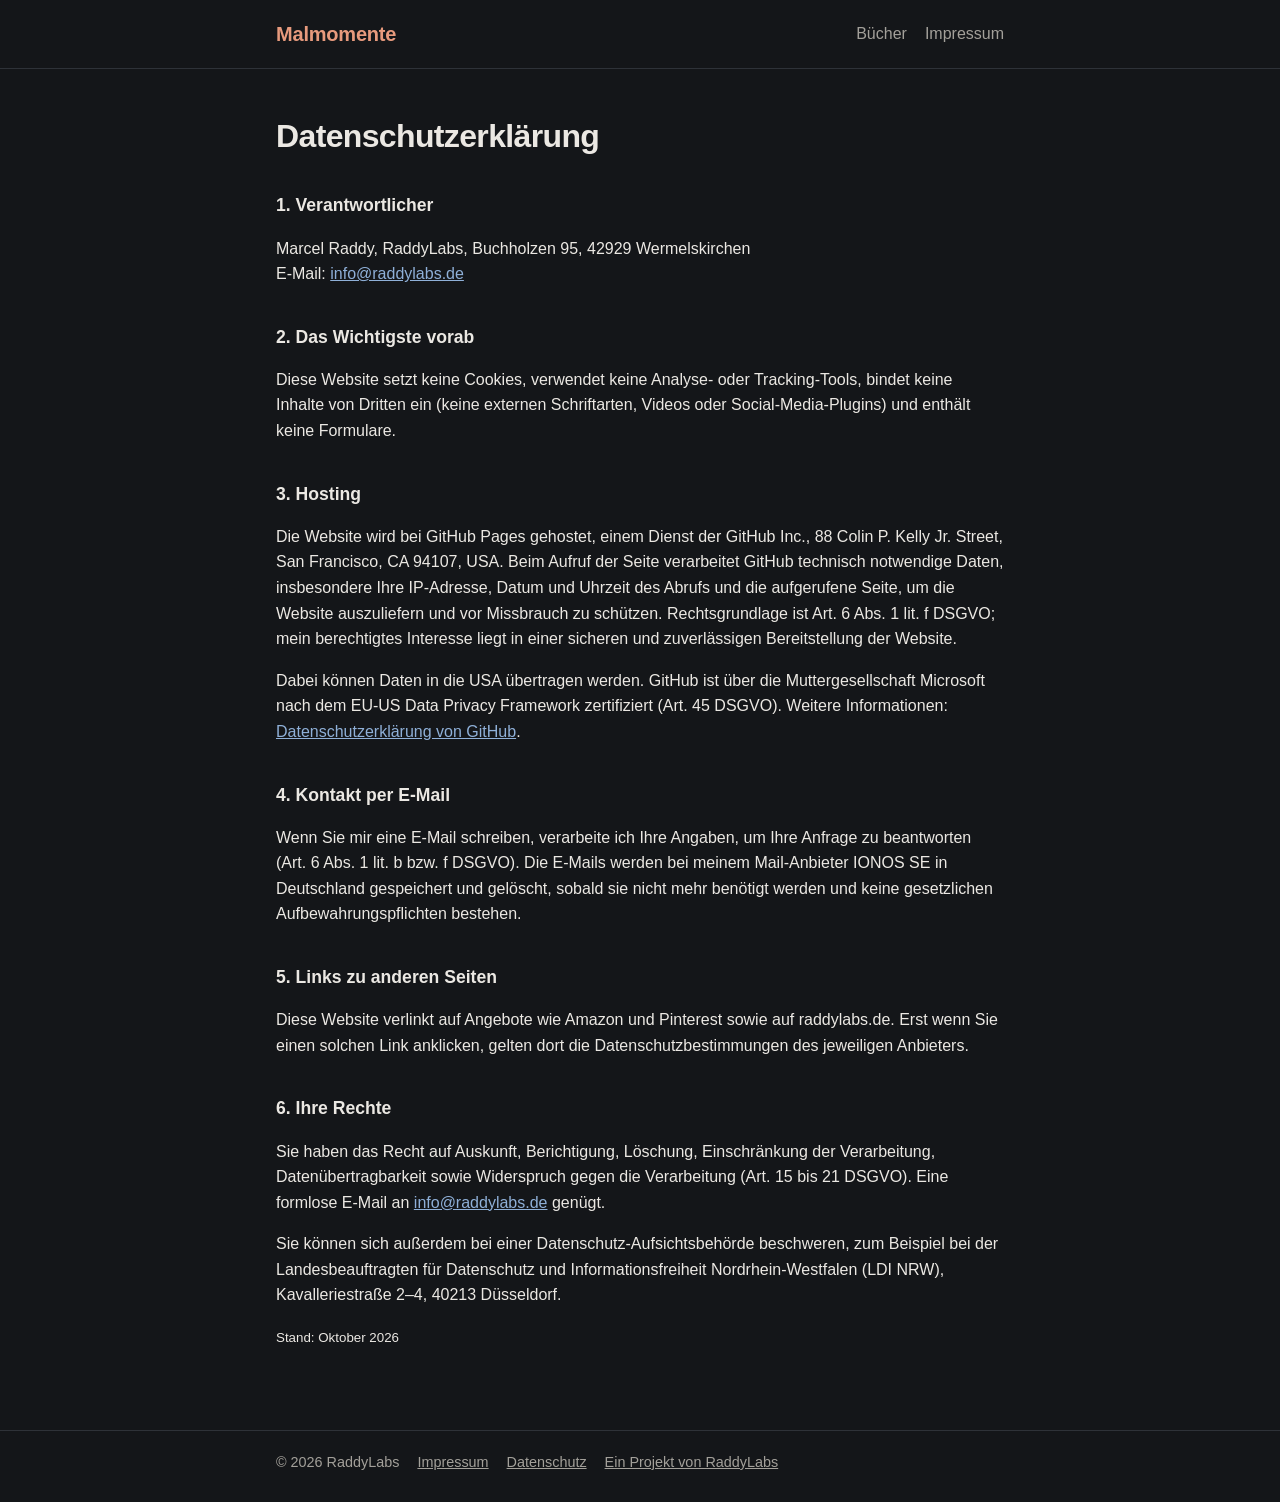
==== datenschutz.html @ b7d7ad7f "Erste Version der Website Co-Authored-By: Claude Opus 5.5 <noreply@anthropic.com> Claude-Session: ht" ====
<!doctype html>
<html lang="de">
<head>
<meta charset="utf-8">
<meta name="viewport" content="width=device-width, initial-scale=1">
<title>Datenschutz – Malmomente</title>
<meta name="robots" content="noindex">
<link rel="stylesheet" href="style.css">
</head>
<body>
<header><div class="wrap">
  <a class="logo mal-logo" href="./">Malmomente</a>
  <nav><a href="./">Bücher</a><a href="impressum.html">Impressum</a></nav>
</div></header>
<main><div class="wrap legal">
  <h1>Datenschutzerklärung</h1>

  <h2>1. Verantwortlicher</h2>
  <p>Marcel Raddy, RaddyLabs, Buchholzen 95, 42929 Wermelskirchen<br>
  E-Mail: <a href="mailto:info@raddylabs.de">info@raddylabs.de</a></p>

  <h2>2. Das Wichtigste vorab</h2>
  <p>Diese Website setzt keine Cookies, verwendet keine Analyse- oder Tracking-Tools, bindet keine Inhalte von Dritten ein (keine externen Schriftarten, Videos oder Social-Media-Plugins) und enthält keine Formulare.</p>

  <h2>3. Hosting</h2>
  <p>Die Website wird bei GitHub Pages gehostet, einem Dienst der GitHub Inc., 88 Colin P. Kelly Jr. Street, San Francisco, CA 94107, USA. Beim Aufruf der Seite verarbeitet GitHub technisch notwendige Daten, insbesondere Ihre IP-Adresse, Datum und Uhrzeit des Abrufs und die aufgerufene Seite, um die Website auszuliefern und vor Missbrauch zu schützen. Rechtsgrundlage ist Art. 6 Abs. 1 lit. f DSGVO; mein berechtigtes Interesse liegt in einer sicheren und zuverlässigen Bereitstellung der Website.</p>
  <p>Dabei können Daten in die USA übertragen werden. GitHub ist über die Muttergesellschaft Microsoft nach dem EU-US Data Privacy Framework zertifiziert (Art. 45 DSGVO). Weitere Informationen: <a href="https://docs.github.com/de/site-policy/privacy-policies/github-general-privacy-statement">Datenschutzerklärung von GitHub</a>.</p>

  <h2>4. Kontakt per E-Mail</h2>
  <p>Wenn Sie mir eine E-Mail schreiben, verarbeite ich Ihre Angaben, um Ihre Anfrage zu beantworten (Art. 6 Abs. 1 lit. b bzw. f DSGVO). Die E-Mails werden bei meinem Mail-Anbieter IONOS SE in Deutschland gespeichert und gelöscht, sobald sie nicht mehr benötigt werden und keine gesetzlichen Aufbewahrungspflichten bestehen.</p>

  <h2>5. Links zu anderen Seiten</h2>
  <p>Diese Website verlinkt auf Angebote wie Amazon und Pinterest sowie auf raddylabs.de. Erst wenn Sie einen solchen Link anklicken, gelten dort die Datenschutzbestimmungen des jeweiligen Anbieters.</p>

  <h2>6. Ihre Rechte</h2>
  <p>Sie haben das Recht auf Auskunft, Berichtigung, Löschung, Einschränkung der Verarbeitung, Datenübertragbarkeit sowie Widerspruch gegen die Verarbeitung (Art. 15 bis 21 DSGVO). Eine formlose E-Mail an <a href="mailto:info@raddylabs.de">info@raddylabs.de</a> genügt.</p>
  <p>Sie können sich außerdem bei einer Datenschutz-Aufsichtsbehörde beschweren, zum Beispiel bei der Landesbeauftragten für Datenschutz und Informationsfreiheit Nordrhein-Westfalen (LDI NRW), Kavalleriestraße 2–4, 40213 Düsseldorf.</p>

  <p><small>Stand: Oktober 2026</small></p>
</div></main>
<footer><div class="wrap">
  <span>© 2026 RaddyLabs</span>
  <a href="impressum.html">Impressum</a>
  <a href="datenschutz.html">Datenschutz</a>
  <a href="https://raddylabs.de">Ein Projekt von RaddyLabs</a>
</div></footer>
</body>
</html>
---- style.css ----
/* Dunkles Farbschema */
:root {
  color-scheme: dark;
  --bg: #141619;
  --card: #1d2025;
  --text: #ebe8e3;
  --muted: #a3a09a;
  --accent: #8fb0d8;
  --accent-soft: #24303d;
  --mal: #e79a7d;
  --mal-soft: #3a2a24;
  --line: #2e3238;
  --cos: #b8a4f0;
  --cos-soft: #2c2640;
}
* { box-sizing: border-box; }
html { -webkit-text-size-adjust: 100%; }
body {
  margin: 0;
  background: var(--bg);
  color: var(--text);
  font-family: -apple-system, BlinkMacSystemFont, "Segoe UI", Roboto, Helvetica, Arial, sans-serif;
  line-height: 1.6;
}
a { color: var(--accent); }
.wrap { max-width: 760px; margin: 0 auto; padding: 0 16px; }
header { border-bottom: 1px solid var(--line); }
header .wrap { display: flex; align-items: center; justify-content: space-between; gap: 16px; padding-top: 18px; padding-bottom: 18px; flex-wrap: wrap; }
.logo { font-weight: 700; font-size: 1.25rem; color: var(--text); text-decoration: none; letter-spacing: -0.01em; }
.logo span { color: var(--accent); }
nav a { color: var(--muted); text-decoration: none; margin-left: 18px; }
nav a:first-child { margin-left: 0; }
nav a:hover, nav a[aria-current="page"] { color: var(--text); }
main { padding: 48px 0 64px; }
h1 { font-size: 2rem; line-height: 1.2; margin: 0 0 12px; letter-spacing: -0.02em; }
h2 { font-size: 1.25rem; margin: 36px 0 8px; }
.lead { font-size: 1.15rem; color: var(--muted); margin: 0 0 36px; }
.brands { display: grid; grid-template-columns: repeat(auto-fit, minmax(240px, 1fr)); gap: 16px; }
.brand { background: var(--card); border: 1px solid var(--line); border-radius: 14px; padding: 22px; text-decoration: none; color: var(--text); display: block; }
.brand:hover { border-color: var(--accent); }
.brand h3 { margin: 0 0 6px; font-size: 1.15rem; }
.brand p { margin: 0; color: var(--muted); }
.tag { display: inline-block; font-size: 0.8rem; padding: 2px 10px; border-radius: 99px; background: var(--accent-soft); color: var(--accent); margin-bottom: 10px; }
.brand.mal .tag { background: var(--mal-soft); color: var(--mal); }
.mal-hero h1 { color: var(--mal); }
.button { display: inline-block; padding: 10px 18px; border-radius: 10px; background: var(--mal); color: #1a1a1a; text-decoration: none; margin: 6px 8px 6px 0; }
.button.ghost { background: transparent; color: var(--mal); border: 1px solid var(--mal); }
.legal h2 { font-size: 1.1rem; }
.legal p, .legal li { color: var(--text); }
.todo { background: #fff3c4; color: #5a4a00; padding: 0 4px; border-radius: 4px; }
footer { border-top: 1px solid var(--line); color: var(--muted); font-size: 0.9rem; }
footer .wrap { padding-top: 20px; padding-bottom: 28px; display: flex; gap: 18px; flex-wrap: wrap; }
footer a { color: var(--muted); }
.brand.cos .tag { background: var(--cos-soft); color: var(--cos); }
.cos-hero h1 { color: var(--cos); }
.button.cos { background: var(--cos); color: #1a1a1a; }
.books { display: grid; grid-template-columns: repeat(auto-fill, minmax(160px, 1fr)); gap: 20px; margin-top: 12px; }
.book img { width: 100%; height: auto; border-radius: 6px; display: block; box-shadow: 0 4px 14px rgba(0,0,0,.35); }
.book h3 { font-size: 1rem; margin: 10px 0 2px; }
.book p { margin: 0; font-size: 0.9rem; color: var(--muted); }
.book .links { margin-top: 4px; }
.mal-logo { color: var(--mal); }
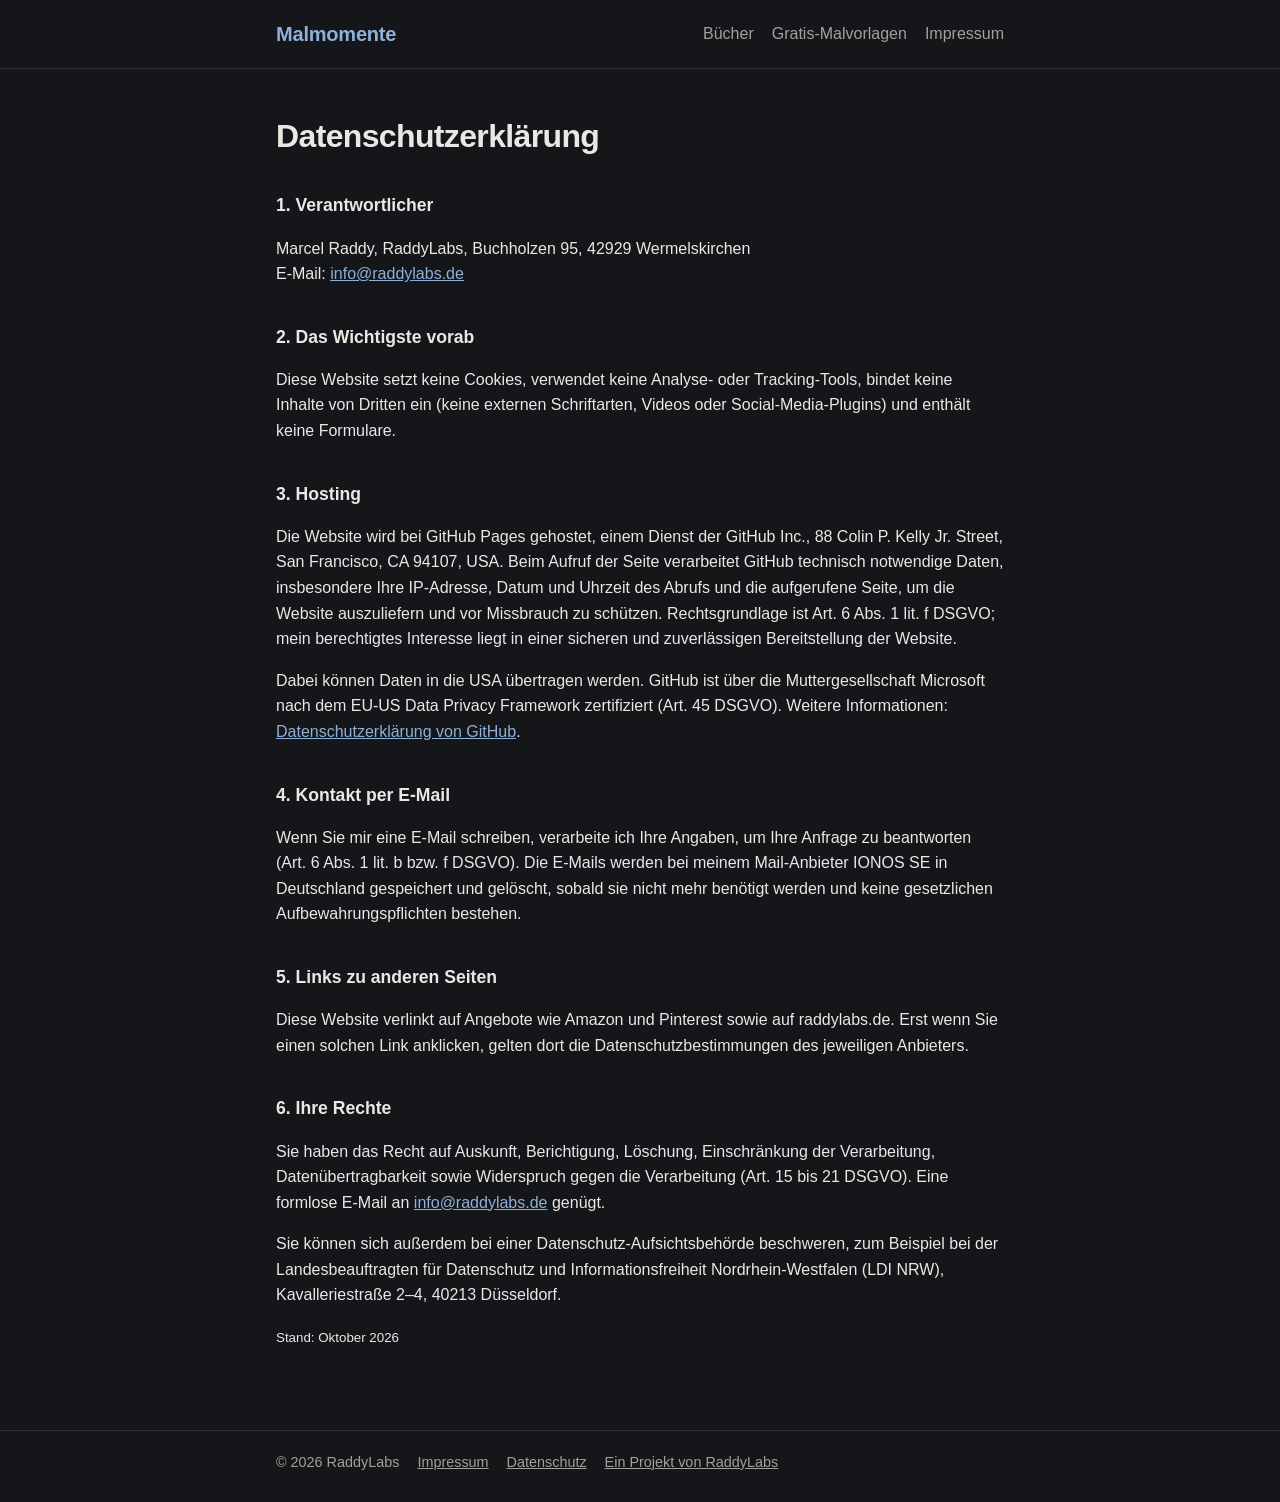
==== commit 3d3b61ec: "Gratis-Malvorlagen: Seite mit 4 PDFs zum Ausdrucken, Link in Navigation Co-Authored-By: Claude Opus " ====
--- a/datenschutz.html
+++ b/datenschutz.html
@@ -10,7 +10,7 @@
 <body>
 <header><div class="wrap">
   <a class="logo mal-logo" href="./">Malmomente</a>
-  <nav><a href="./">Bücher</a><a href="impressum.html">Impressum</a></nav>
+  <nav><a href="./">Bücher</a><a href="malvorlagen.html">Gratis-Malvorlagen</a><a href="impressum.html">Impressum</a></nav>
 </div></header>
 <main><div class="wrap legal">
   <h1>Datenschutzerklärung</h1>
--- a/style.css
+++ b/style.css
@@ -7,8 +7,8 @@
   --muted: #a3a09a;
   --accent: #8fb0d8;
   --accent-soft: #24303d;
-  --mal: #e79a7d;
-  --mal-soft: #3a2a24;
+  --mal: #8fb0d8;
+  --mal-soft: #24303d;
   --line: #2e3238;
   --cos: #b8a4f0;
   --cos-soft: #2c2640;
@@ -54,9 +54,24 @@
 .brand.cos .tag { background: var(--cos-soft); color: var(--cos); }
 .cos-hero h1 { color: var(--cos); }
 .button.cos { background: var(--cos); color: #1a1a1a; }
-.books { display: grid; grid-template-columns: repeat(auto-fill, minmax(160px, 1fr)); gap: 20px; margin-top: 12px; }
-.book img { width: 100%; height: auto; border-radius: 6px; display: block; box-shadow: 0 4px 14px rgba(0,0,0,.35); }
-.book h3 { font-size: 1rem; margin: 10px 0 2px; }
-.book p { margin: 0; font-size: 0.9rem; color: var(--muted); }
-.book .links { margin-top: 4px; }
 .mal-logo { color: var(--mal); }
+
+/* Bücher-Karten */
+.hero-buttons { display: flex; flex-wrap: wrap; gap: 4px 0; }
+.books { display: grid; grid-template-columns: repeat(auto-fill, minmax(320px, 1fr)); gap: 18px; margin-top: 14px; }
+.book { display: flex; gap: 18px; background: var(--card); border: 1px solid var(--line); border-radius: 16px; padding: 16px; }
+.book .cover { flex: none; width: 128px; height: 166px; display: flex; align-items: center; justify-content: center; }
+.book .cover img { max-width: 100%; max-height: 100%; border-radius: 6px; box-shadow: 0 6px 18px rgba(0,0,0,.45); display: block; }
+.book-body { display: flex; flex-direction: column; min-width: 0; flex: 1; }
+.book .aud { align-self: flex-start; font-size: 0.75rem; padding: 2px 9px; border-radius: 99px; background: var(--mal-soft); color: var(--mal); }
+.book h3 { font-size: 1.05rem; line-height: 1.3; margin: 8px 0 4px; }
+.book p { margin: 0 0 12px; font-size: 0.9rem; color: var(--muted); line-height: 1.45; }
+.buys { margin-top: auto; display: flex; flex-wrap: wrap; gap: 8px; }
+.buy { display: inline-block; font-size: 0.85rem; font-weight: 600; padding: 7px 12px; border-radius: 9px; background: var(--mal); color: #141619; text-decoration: none; white-space: nowrap; }
+.buy.ghost { background: transparent; color: var(--mal); border: 1px solid var(--mal); padding: 6px 11px; }
+.buy:hover { filter: brightness(1.1); }
+.more { color: var(--muted); margin-top: 22px; }
+@media (max-width: 420px) { .books { grid-template-columns: 1fr; } .book .cover { width: 104px; height: 135px; } .book { gap: 14px; } }
+.hero-buttons .button { display: inline-flex; align-items: center; gap: 10px; }
+.hero-buttons .ico { width: 20px; height: 20px; fill: currentColor; flex: none; }
+.book.free .cover img { background: #fff; }
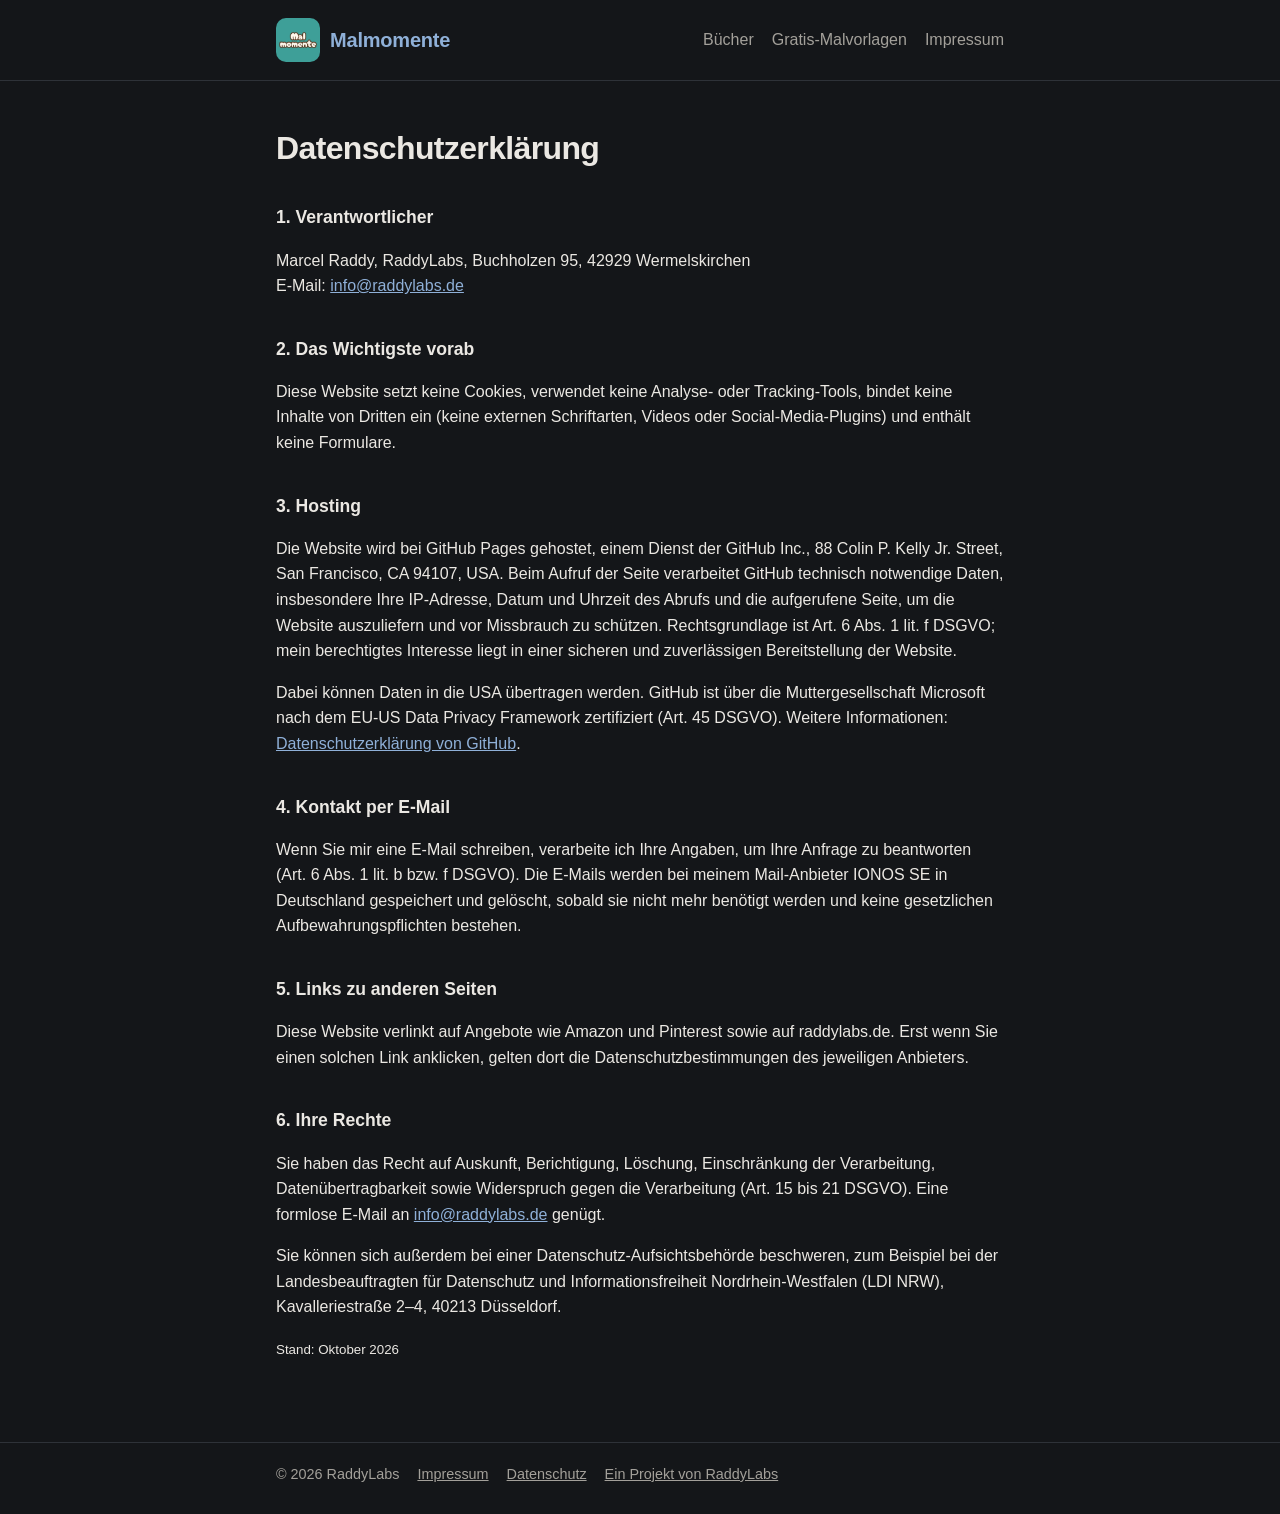
==== commit 43c9aedc: "Malmomente-Logo in Kopfzeile, Startseite und als Favicon Co-Authored-By: Claude Opus 5.5 <noreply@an" ====
--- a/datenschutz.html
+++ b/datenschutz.html
@@ -6,10 +6,12 @@
 <title>Datenschutz – Malmomente</title>
 <meta name="robots" content="noindex">
 <link rel="stylesheet" href="style.css">
+<link rel="icon" type="image/png" href="favicon.png">
+<link rel="apple-touch-icon" href="apple-touch-icon.png">
 </head>
 <body>
 <header><div class="wrap">
-  <a class="logo mal-logo" href="./">Malmomente</a>
+  <a class="logo mal-logo" href="./"><img src="img/logo-malmomente.png" alt="" width="44" height="44">Malmomente</a>
   <nav><a href="./">Bücher</a><a href="malvorlagen.html">Gratis-Malvorlagen</a><a href="impressum.html">Impressum</a></nav>
 </div></header>
 <main><div class="wrap legal">
--- a/style.css
+++ b/style.css
@@ -75,3 +75,6 @@
 .hero-buttons .button { display: inline-flex; align-items: center; gap: 10px; }
 .hero-buttons .ico { width: 20px; height: 20px; fill: currentColor; flex: none; }
 .book.free .cover img { background: #fff; }
+.mal-logo { display: inline-flex; align-items: center; gap: 10px; }
+.mal-logo img { width: 44px; height: 44px; border-radius: 10px; display: block; }
+.hero-logo { width: 120px; height: 120px; border-radius: 24px; display: block; margin: 0 0 18px; box-shadow: 0 8px 24px rgba(0,0,0,.4); }
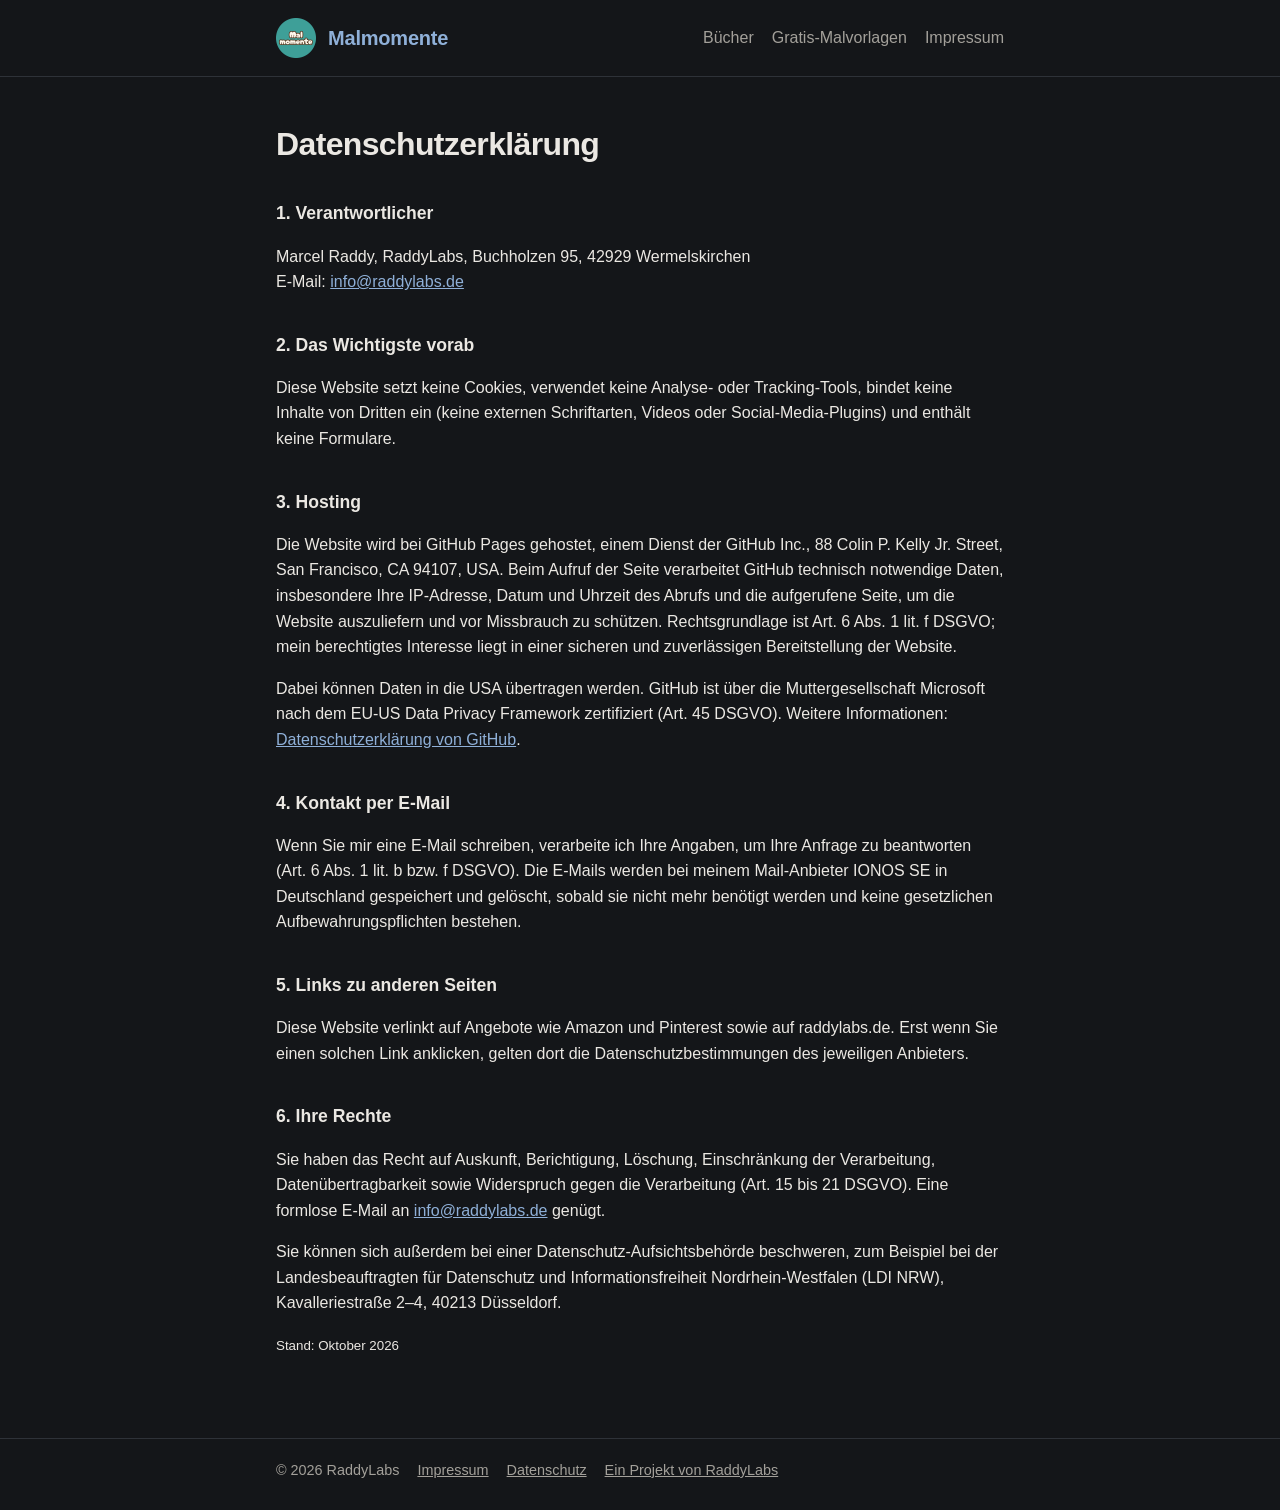
==== commit b43cf207: "Logo rund, Startseite mit Logo neben der Überschrift, CSS-Cache umgehen Co-Authored-By: Claude Opus " ====
--- a/datenschutz.html
+++ b/datenschutz.html
@@ -5,13 +5,13 @@
 <meta name="viewport" content="width=device-width, initial-scale=1">
 <title>Datenschutz – Malmomente</title>
 <meta name="robots" content="noindex">
-<link rel="stylesheet" href="style.css">
+<link rel="stylesheet" href="style.css?v=3">
 <link rel="icon" type="image/png" href="favicon.png">
 <link rel="apple-touch-icon" href="apple-touch-icon.png">
 </head>
 <body>
 <header><div class="wrap">
-  <a class="logo mal-logo" href="./"><img src="img/logo-malmomente.png" alt="" width="44" height="44">Malmomente</a>
+  <a class="logo mal-logo" href="./"><img src="img/logo-malmomente.png" alt="" width="40" height="40">Malmomente</a>
   <nav><a href="./">Bücher</a><a href="malvorlagen.html">Gratis-Malvorlagen</a><a href="impressum.html">Impressum</a></nav>
 </div></header>
 <main><div class="wrap legal">
--- a/style.css
+++ b/style.css
@@ -75,6 +75,12 @@
 .hero-buttons .button { display: inline-flex; align-items: center; gap: 10px; }
 .hero-buttons .ico { width: 20px; height: 20px; fill: currentColor; flex: none; }
 .book.free .cover img { background: #fff; }
-.mal-logo { display: inline-flex; align-items: center; gap: 10px; }
-.mal-logo img { width: 44px; height: 44px; border-radius: 10px; display: block; }
-.hero-logo { width: 120px; height: 120px; border-radius: 24px; display: block; margin: 0 0 18px; box-shadow: 0 8px 24px rgba(0,0,0,.4); }
+
+/* Logo */
+.mal-logo { display: inline-flex; align-items: center; gap: 12px; }
+.mal-logo img { width: 40px; height: 40px; display: block; flex: none; }
+.hero { display: flex; align-items: center; gap: 28px; margin-bottom: 28px; }
+.hero h1 { margin: 0 0 8px; }
+.hero .lead { margin: 0; }
+.hero-logo { width: 128px; height: 128px; flex: none; display: block; filter: drop-shadow(0 10px 24px rgba(0,0,0,.45)); }
+@media (max-width: 560px) { .hero { flex-direction: column; align-items: flex-start; gap: 18px; } .hero-logo { width: 104px; height: 104px; } }
